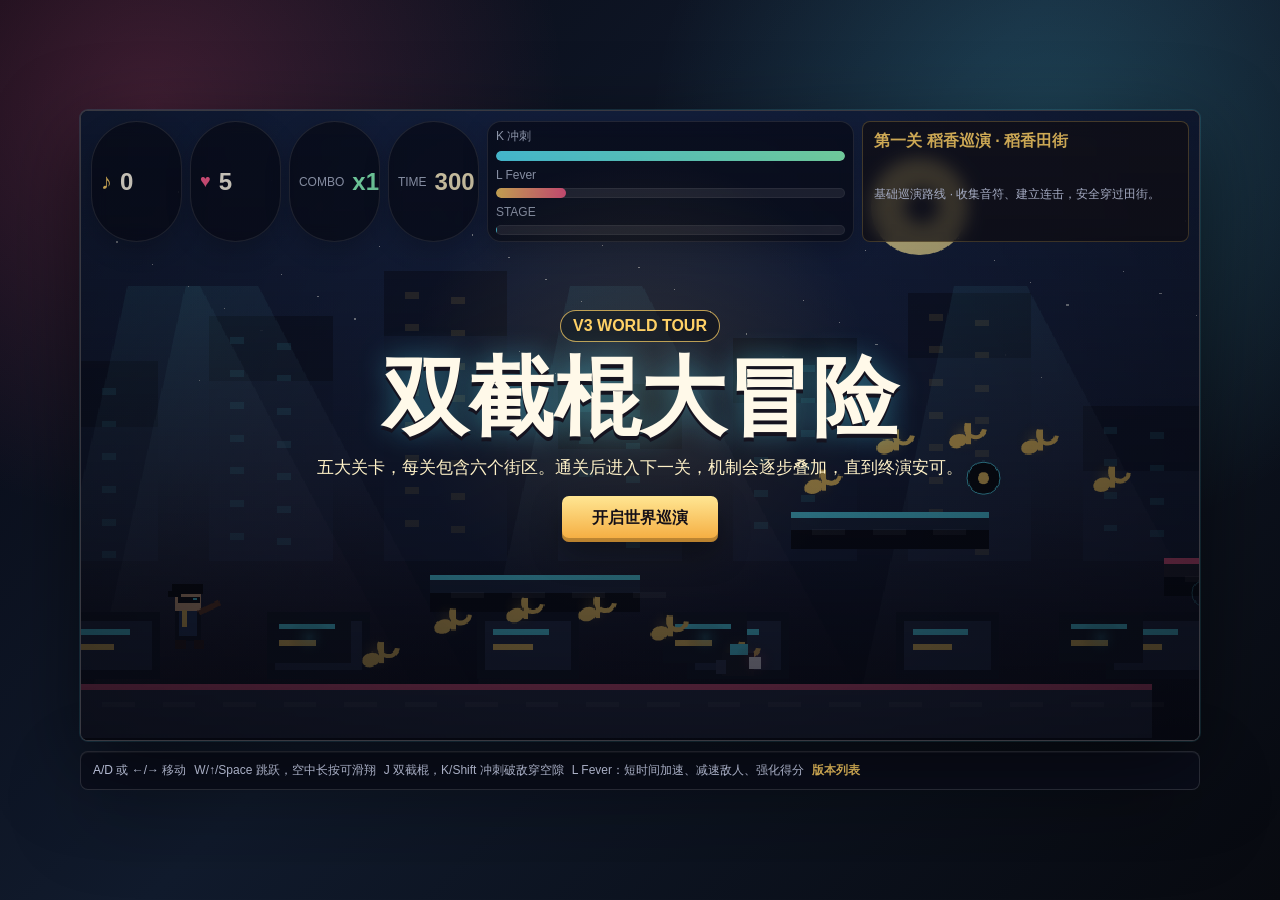
==== v3/index.html @ 8712735d "Improve V3 HUD respawn and stage flow" ====
<!doctype html>
<html lang="zh-CN">
<head>
  <meta charset="utf-8">
  <meta name="viewport" content="width=device-width, initial-scale=1">
  <title>双截棍大冒险 V3</title>
  <link rel="icon" href="data:,">
  <link rel="stylesheet" href="styles.css?v=3.5">
</head>
<body>
  <main class="game-shell">
    <section class="stage-wrap" aria-label="双截棍大冒险 V3 游戏区域">
      <canvas id="game" width="960" height="540"></canvas>
      <div class="ingame-hud" aria-label="游戏状态">
        <div class="scoreboard">
          <div class="stat score-stat"><span>♪</span><strong id="score">0</strong></div>
          <div class="stat lives-stat"><span>♥</span><strong id="lives">5</strong></div>
          <div class="stat combo-stat"><span>COMBO</span><strong id="combo">x1</strong></div>
          <div class="stat time-stat"><span>TIME</span><strong id="timer">300</strong></div>
        </div>
        <div class="meters">
          <label class="dash-meter"><span>K 冲刺</span><i><b id="dashMeter"></b></i></label>
          <label class="fever-meter"><span>L Fever</span><i><b id="feverMeter"></b></i></label>
          <label class="progress-meter"><span>STAGE</span><i><b id="progressMeter"></b></i></label>
        </div>
        <div class="mission">
          <b id="actName">稻香街区</b>
          <span id="missionText">收集音符，穿过第一幕。</span>
        </div>
      </div>
      <div class="touch-pad" aria-label="触控操作">
        <button class="touch-btn move" type="button" data-key="ArrowLeft" aria-label="向左">←</button>
        <button class="touch-btn move" type="button" data-key="ArrowRight" aria-label="向右">→</button>
        <button class="touch-btn jump" type="button" data-key=" " aria-label="跳跃">↑</button>
        <button class="touch-btn dash" type="button" data-key="k" aria-label="冲刺">K</button>
        <button class="touch-btn attack" type="button" data-key="j" aria-label="攻击">J</button>
        <button class="touch-btn skill" type="button" data-key="l" aria-label="Fever">L</button>
      </div>
      <div id="overlay" class="overlay">
        <div class="mark">V3 WORLD TOUR</div>
        <h1>双截棍大冒险</h1>
        <p>五大关卡，每关包含六个街区。通关后进入下一关，机制会逐步叠加，直到终演安可。</p>
        <button id="startBtn" type="button">开启世界巡演</button>
      </div>
      <div id="deathOverlay" class="death-overlay hidden">
        <strong>MISS</strong>
        <span id="deathText">回到安全点</span>
      </div>
    </section>

    <aside class="guide-panel" aria-label="操作说明">
      <div class="controls">
        <span>A/D 或 ←/→ 移动</span>
        <span>W/↑/Space 跳跃，空中长按可滑翔</span>
        <span>J 双截棍，K/Shift 冲刺破敌穿空隙</span>
        <span>L Fever：短时间加速、减速敌人、强化得分</span>
        <a class="version-link" href="../versions.html">版本列表</a>
      </div>
    </aside>
  </main>
  <script type="module" src="src/main.js?v=3.5"></script>
</body>
</html>
---- v3/styles.css ----
:root {
  color-scheme: dark;
  --ink: #fff9e9;
  --muted: #aeb8cf;
  --panel: rgba(10, 14, 27, 0.9);
  --line: rgba(255, 255, 255, 0.14);
  --gold: #ffd166;
  --cyan: #55e6ff;
  --rose: #ff5d8f;
  --mint: #8cffc1;
  --violet: #b79cff;
}

* {
  box-sizing: border-box;
}

html,
body {
  min-height: 100%;
  margin: 0;
}

body {
  min-height: 100vh;
  display: grid;
  place-items: center;
  padding: 16px 0;
  background:
    radial-gradient(circle at 12% 12%, rgba(255, 93, 143, 0.22), transparent 30%),
    radial-gradient(circle at 82% 16%, rgba(85, 230, 255, 0.2), transparent 31%),
    linear-gradient(135deg, #070812 0%, #111b2d 48%, #080a10 100%);
  color: var(--ink);
  font-family: Inter, "PingFang SC", "Microsoft YaHei", Arial, sans-serif;
}

.game-shell {
  width: min(1120px, calc(100vw - 28px));
  display: grid;
  grid-template-columns: 1fr;
  gap: 10px;
  align-items: stretch;
}

.stage-wrap {
  position: relative;
  overflow: hidden;
  border: 1px solid rgba(255, 255, 255, 0.2);
  border-radius: 8px;
  background: #070812;
  box-shadow: 0 26px 80px rgba(0, 0, 0, 0.5), 0 0 0 1px rgba(85, 230, 255, 0.14);
}

canvas {
  width: 100%;
  aspect-ratio: 16 / 9;
  display: block;
  image-rendering: pixelated;
}

.overlay {
  position: absolute;
  inset: 0;
  z-index: 5;
  display: grid;
  align-content: center;
  justify-items: center;
  gap: 15px;
  padding: 30px;
  text-align: center;
  background:
    linear-gradient(rgba(6, 8, 17, 0.18), rgba(6, 8, 17, 0.76)),
    radial-gradient(circle at 50% 44%, rgba(255, 209, 102, 0.18), transparent 35%);
}

.overlay.hidden {
  display: none;
}

.mark {
  padding: 6px 12px;
  border: 1px solid rgba(255, 209, 102, 0.72);
  border-radius: 999px;
  color: var(--gold);
  background: rgba(0, 0, 0, 0.3);
  font-weight: 900;
}

.overlay h1 {
  margin: 0;
  font-size: clamp(42px, 7vw, 86px);
  line-height: 0.95;
  letter-spacing: 0;
  text-shadow: 0 4px 0 #15131f, 0 0 28px rgba(85, 230, 255, 0.4);
}

.overlay p {
  max-width: 680px;
  margin: 0;
  color: #fff2c8;
  font-size: 17px;
  line-height: 1.6;
}

button {
  min-width: 156px;
  min-height: 46px;
  padding: 0 20px;
  border: 0;
  border-radius: 7px;
  background: linear-gradient(180deg, #ffe693, #f4aa3c);
  color: #151018;
  font-size: 16px;
  font-weight: 900;
  cursor: pointer;
  box-shadow: inset 0 -4px 0 rgba(0, 0, 0, 0.24), 0 12px 30px rgba(0, 0, 0, 0.34);
}

button:active {
  transform: translateY(2px);
}

.guide-panel {
  min-width: 0;
  padding: 10px 12px;
  border: 1px solid var(--line);
  border-radius: 8px;
  background: var(--panel);
  box-shadow: inset 0 1px 0 rgba(255, 255, 255, 0.06), 0 26px 80px rgba(0, 0, 0, 0.28);
}

.ingame-hud {
  position: absolute;
  left: 10px;
  right: 10px;
  top: 10px;
  z-index: 3;
  display: grid;
  grid-template-columns: minmax(320px, 0.95fr) minmax(250px, 0.9fr) minmax(220px, 0.8fr);
  gap: 8px;
  pointer-events: none;
}

.scoreboard {
  display: grid;
  grid-template-columns: repeat(4, minmax(0, 1fr));
  gap: 8px;
}

.stat {
  min-height: 44px;
  padding: 7px 10px;
  border: 0;
  border-radius: 999px;
  background: rgba(7, 9, 19, 0.66);
  backdrop-filter: blur(8px);
  display: flex;
  align-items: center;
  gap: 8px;
  box-shadow: inset 0 0 0 1px rgba(255, 255, 255, 0.12), 0 8px 24px rgba(0, 0, 0, 0.22);
}

.stat span,
.meters span {
  display: block;
  color: var(--muted);
  font-size: 12px;
}

.stat strong {
  display: block;
  margin-top: 1px;
  font-size: 24px;
  line-height: 1;
}

.score-stat span {
  color: var(--gold);
  font-size: 22px;
}

.lives-stat span {
  color: var(--rose);
  font-size: 18px;
}

.combo-stat strong {
  color: var(--mint);
}

.time-stat strong {
  color: #fff2c8;
}

.meters {
  display: grid;
  gap: 7px;
  padding: 7px 9px;
  border: 0;
  border-radius: 14px;
  background: rgba(7, 9, 19, 0.66);
  backdrop-filter: blur(8px);
  box-shadow: inset 0 0 0 1px rgba(255, 255, 255, 0.12), 0 8px 24px rgba(0, 0, 0, 0.22);
}

.meters label {
  display: grid;
  gap: 6px;
}

.meters i {
  height: 10px;
  overflow: hidden;
  border-radius: 999px;
  background: rgba(255, 255, 255, 0.1);
  box-shadow: inset 0 0 0 1px rgba(255, 255, 255, 0.08);
}

.meters b {
  display: block;
  width: 0%;
  height: 100%;
  border-radius: inherit;
  background: linear-gradient(90deg, var(--cyan), var(--gold), var(--rose));
}

.dash-meter b {
  background: linear-gradient(90deg, #55e6ff, #8cffc1);
}

.fever-meter b {
  background: linear-gradient(90deg, #ffd166, #ff5d8f);
}

.progress-meter b {
  background: linear-gradient(90deg, #b79cff, #55e6ff, #ffd166);
}

.mission {
  display: grid;
  gap: 5px;
  min-height: 72px;
  padding: 9px 11px;
  border: 1px solid rgba(255, 209, 102, 0.28);
  border-radius: 8px;
  background: rgba(18, 15, 18, 0.72);
  backdrop-filter: blur(8px);
}

.death-overlay {
  position: absolute;
  inset: 0;
  z-index: 6;
  display: grid;
  align-content: center;
  justify-items: center;
  gap: 8px;
  background: rgba(6, 8, 17, 0.46);
  text-align: center;
  pointer-events: none;
}

.death-overlay.hidden {
  display: none;
}

.death-overlay strong {
  color: var(--rose);
  font-size: 64px;
  line-height: 1;
  text-shadow: 0 4px 0 #120812, 0 0 26px rgba(255, 93, 143, 0.48);
}

.death-overlay span {
  color: #fff2c8;
  font-size: 18px;
  font-weight: 900;
}

.mission b {
  color: var(--gold);
}

.mission span {
  color: #dbe3ff;
  font-size: 12px;
  line-height: 1.45;
}

.controls {
  display: flex;
  flex-wrap: wrap;
  gap: 8px;
  color: #dbe3ff;
  font-size: 12px;
  line-height: 1.35;
}

.controls span,
.version-link {
  white-space: nowrap;
}

.version-link {
  width: fit-content;
  color: var(--gold);
  font-weight: 800;
  text-decoration: none;
}

.touch-pad {
  position: absolute;
  left: 12px;
  right: 12px;
  bottom: 12px;
  z-index: 4;
  display: none;
  grid-template-columns: 50px 50px 1fr 52px 52px 52px 52px;
  gap: 8px;
  pointer-events: none;
}

.touch-btn {
  min-width: 0;
  min-height: 50px;
  padding: 0;
  border-radius: 50%;
  background: rgba(14, 19, 34, 0.72);
  color: #fff8e8;
  border: 1px solid rgba(255, 255, 255, 0.24);
  box-shadow: 0 10px 26px rgba(0, 0, 0, 0.28), inset 0 0 18px rgba(85, 230, 255, 0.16);
  pointer-events: auto;
  user-select: none;
  touch-action: none;
}

.jump {
  grid-column: 4;
}

.dash {
  grid-column: 5;
}

.attack {
  grid-column: 6;
  background: rgba(255, 93, 143, 0.76);
}

.skill {
  grid-column: 7;
  background: rgba(255, 209, 102, 0.8);
  color: #11131d;
}

@media (max-width: 860px) {
  body {
    align-items: start;
    padding: 10px 0;
  }

  .game-shell {
    grid-template-columns: 1fr;
    width: min(100vw - 16px, 960px);
  }

  .ingame-hud {
    grid-template-columns: 1fr;
    align-content: start;
  }

  .scoreboard {
    grid-template-columns: repeat(4, minmax(0, 1fr));
  }

  .stat strong {
    font-size: 18px;
  }

  .controls {
    display: grid;
    grid-template-columns: repeat(2, minmax(0, 1fr));
  }

  .touch-pad {
    display: grid;
  }
}
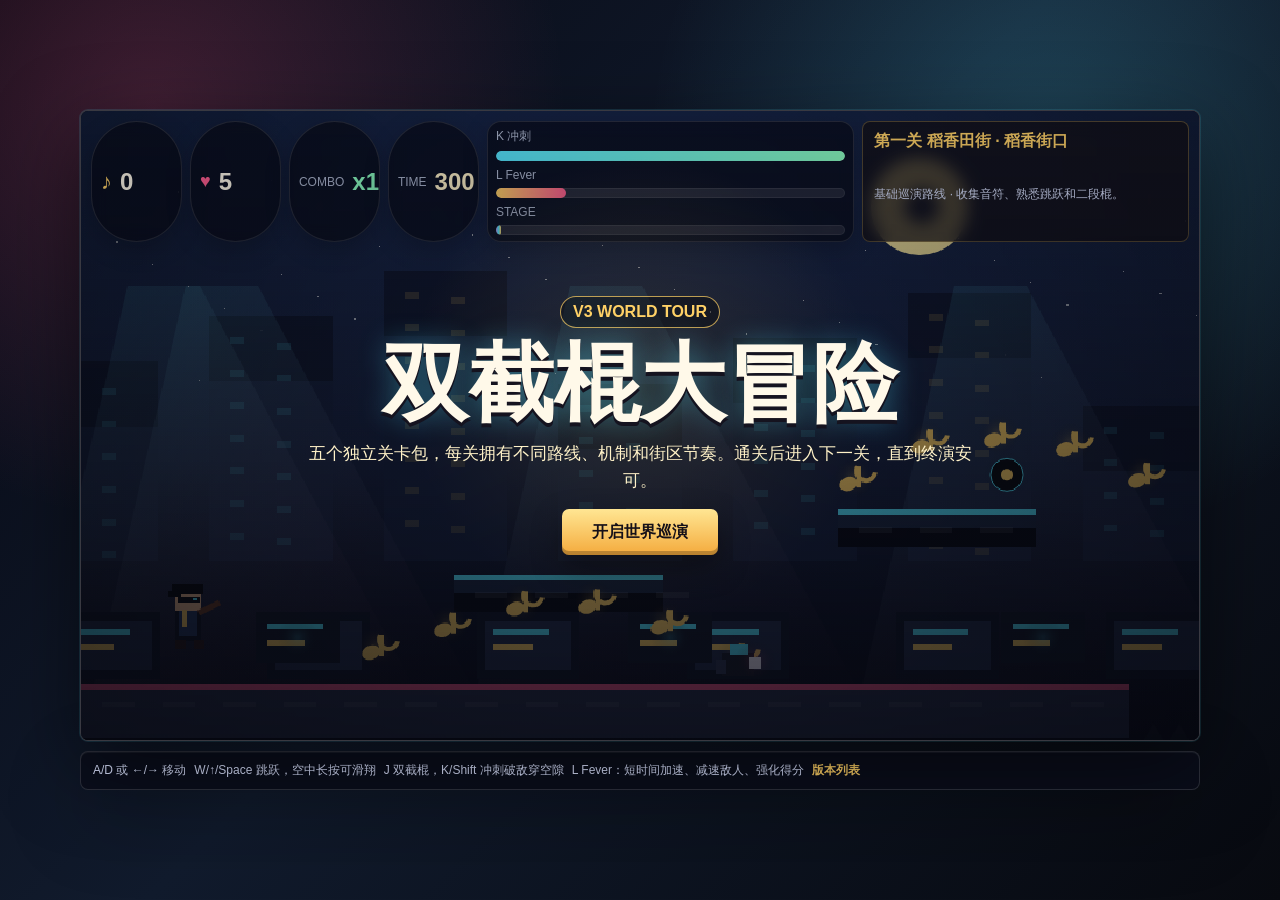
==== commit 28a065c9: "Refactor V3 into independent stage pack" ====
--- a/v3/index.html
+++ b/v3/index.html
@@ -5,7 +5,7 @@
   <meta name="viewport" content="width=device-width, initial-scale=1">
   <title>双截棍大冒险 V3</title>
   <link rel="icon" href="data:,">
-  <link rel="stylesheet" href="styles.css?v=3.5">
+  <link rel="stylesheet" href="styles.css?v=3.6">
 </head>
 <body>
   <main class="game-shell">
@@ -39,7 +39,7 @@
       <div id="overlay" class="overlay">
         <div class="mark">V3 WORLD TOUR</div>
         <h1>双截棍大冒险</h1>
-        <p>五大关卡，每关包含六个街区。通关后进入下一关，机制会逐步叠加，直到终演安可。</p>
+        <p>五个独立关卡包，每关拥有不同路线、机制和街区节奏。通关后进入下一关，直到终演安可。</p>
         <button id="startBtn" type="button">开启世界巡演</button>
       </div>
       <div id="deathOverlay" class="death-overlay hidden">
@@ -58,6 +58,6 @@
       </div>
     </aside>
   </main>
-  <script type="module" src="src/main.js?v=3.5"></script>
+  <script type="module" src="src/main.js?v=3.6"></script>
 </body>
 </html>
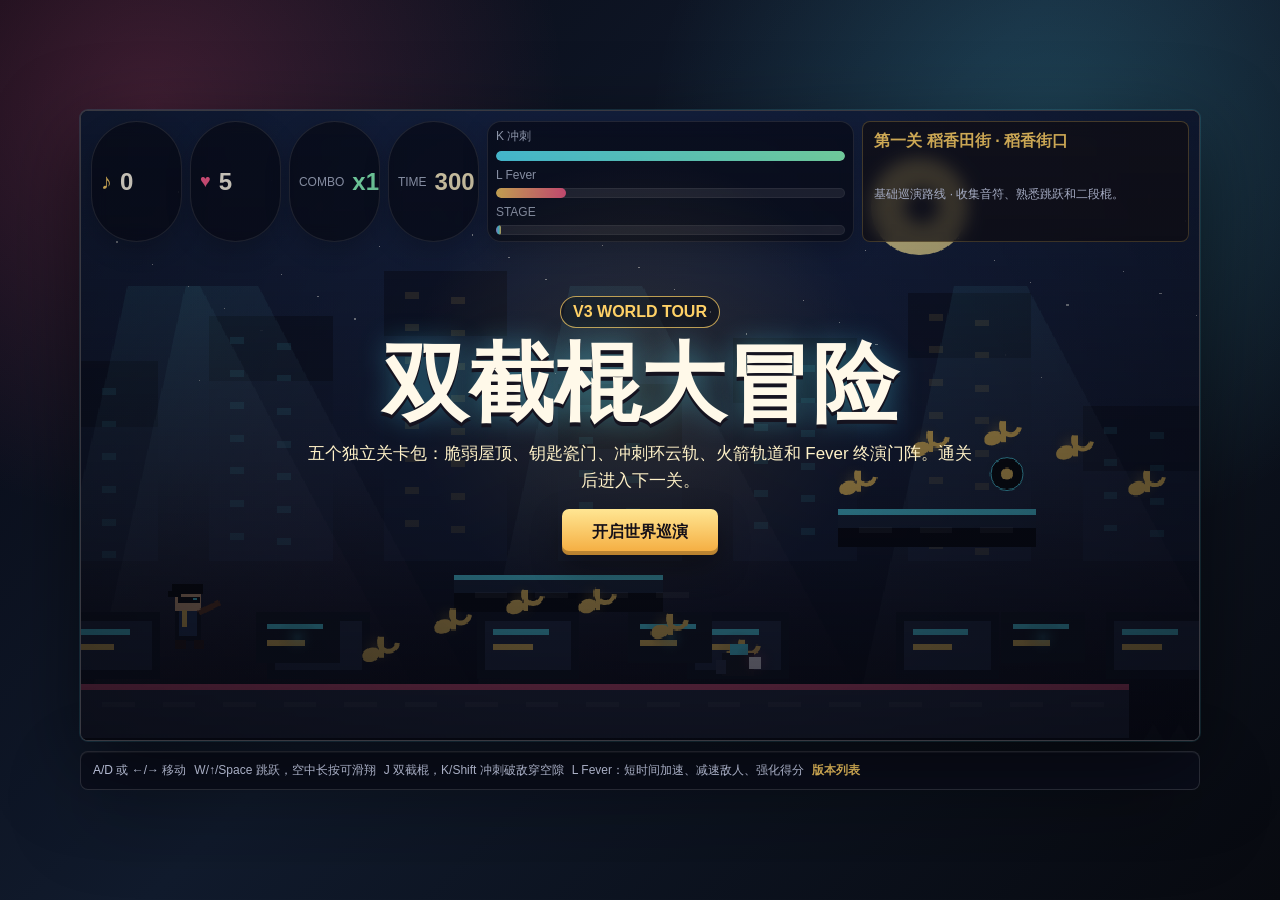
==== commit 6b30f8ea: "Expand V3 stage mechanics" ====
--- a/v3/index.html
+++ b/v3/index.html
@@ -5,7 +5,7 @@
   <meta name="viewport" content="width=device-width, initial-scale=1">
   <title>双截棍大冒险 V3</title>
   <link rel="icon" href="data:,">
-  <link rel="stylesheet" href="styles.css?v=3.6">
+  <link rel="stylesheet" href="styles.css?v=3.7">
 </head>
 <body>
   <main class="game-shell">
@@ -39,7 +39,7 @@
       <div id="overlay" class="overlay">
         <div class="mark">V3 WORLD TOUR</div>
         <h1>双截棍大冒险</h1>
-        <p>五个独立关卡包，每关拥有不同路线、机制和街区节奏。通关后进入下一关，直到终演安可。</p>
+        <p>五个独立关卡包：脆弱屋顶、钥匙瓷门、冲刺环云轨、火箭轨道和 Fever 终演门阵。通关后进入下一关。</p>
         <button id="startBtn" type="button">开启世界巡演</button>
       </div>
       <div id="deathOverlay" class="death-overlay hidden">
@@ -58,6 +58,6 @@
       </div>
     </aside>
   </main>
-  <script type="module" src="src/main.js?v=3.6"></script>
+  <script type="module" src="src/main.js?v=3.7"></script>
 </body>
 </html>
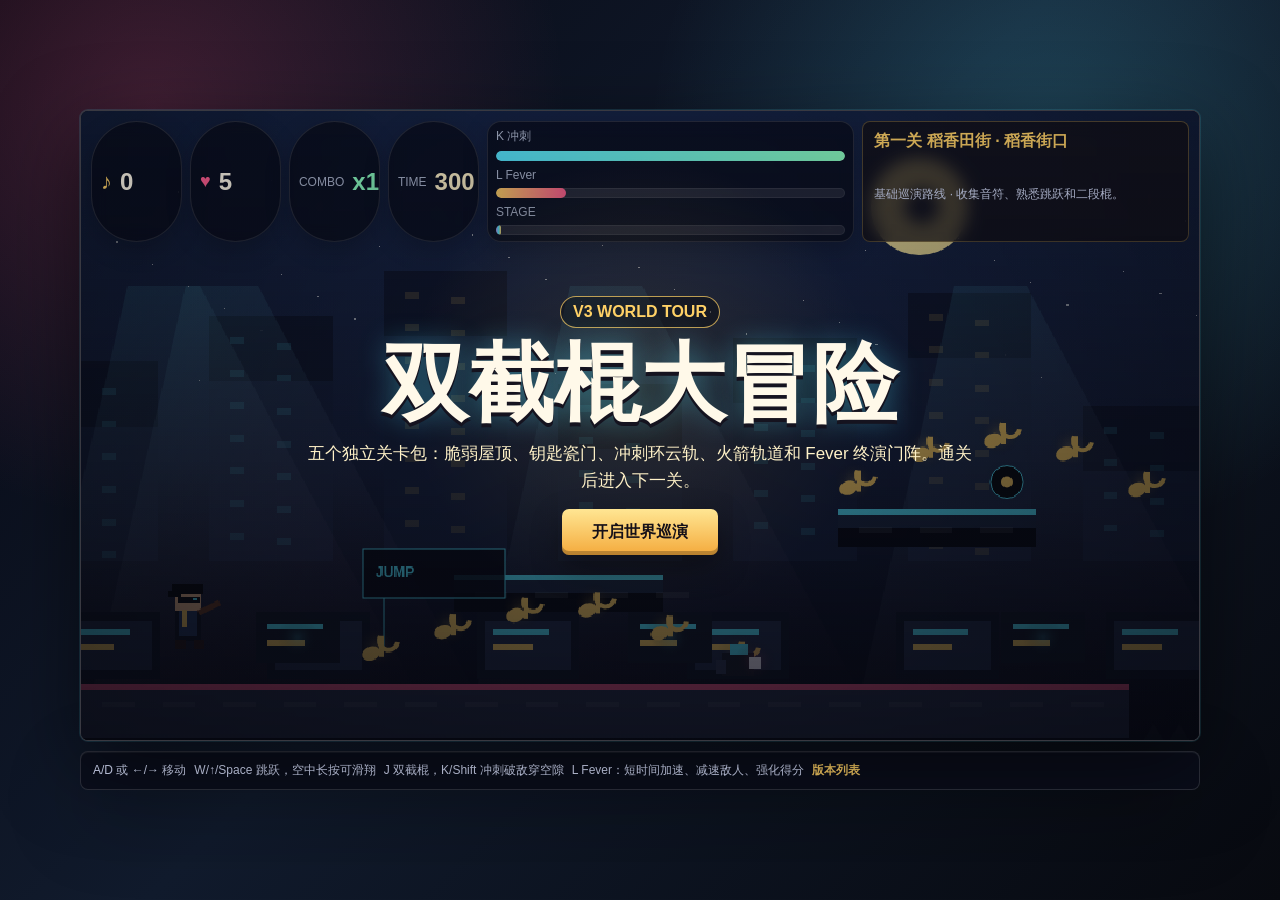
==== commit e0b4a7a5: "Deepen V3 stage pack design" ====
--- a/v3/index.html
+++ b/v3/index.html
@@ -5,7 +5,7 @@
   <meta name="viewport" content="width=device-width, initial-scale=1">
   <title>双截棍大冒险 V3</title>
   <link rel="icon" href="data:,">
-  <link rel="stylesheet" href="styles.css?v=3.7">
+  <link rel="stylesheet" href="styles.css?v=3.8">
 </head>
 <body>
   <main class="game-shell">
@@ -58,6 +58,6 @@
       </div>
     </aside>
   </main>
-  <script type="module" src="src/main.js?v=3.7"></script>
+  <script type="module" src="src/main.js?v=3.8"></script>
 </body>
 </html>
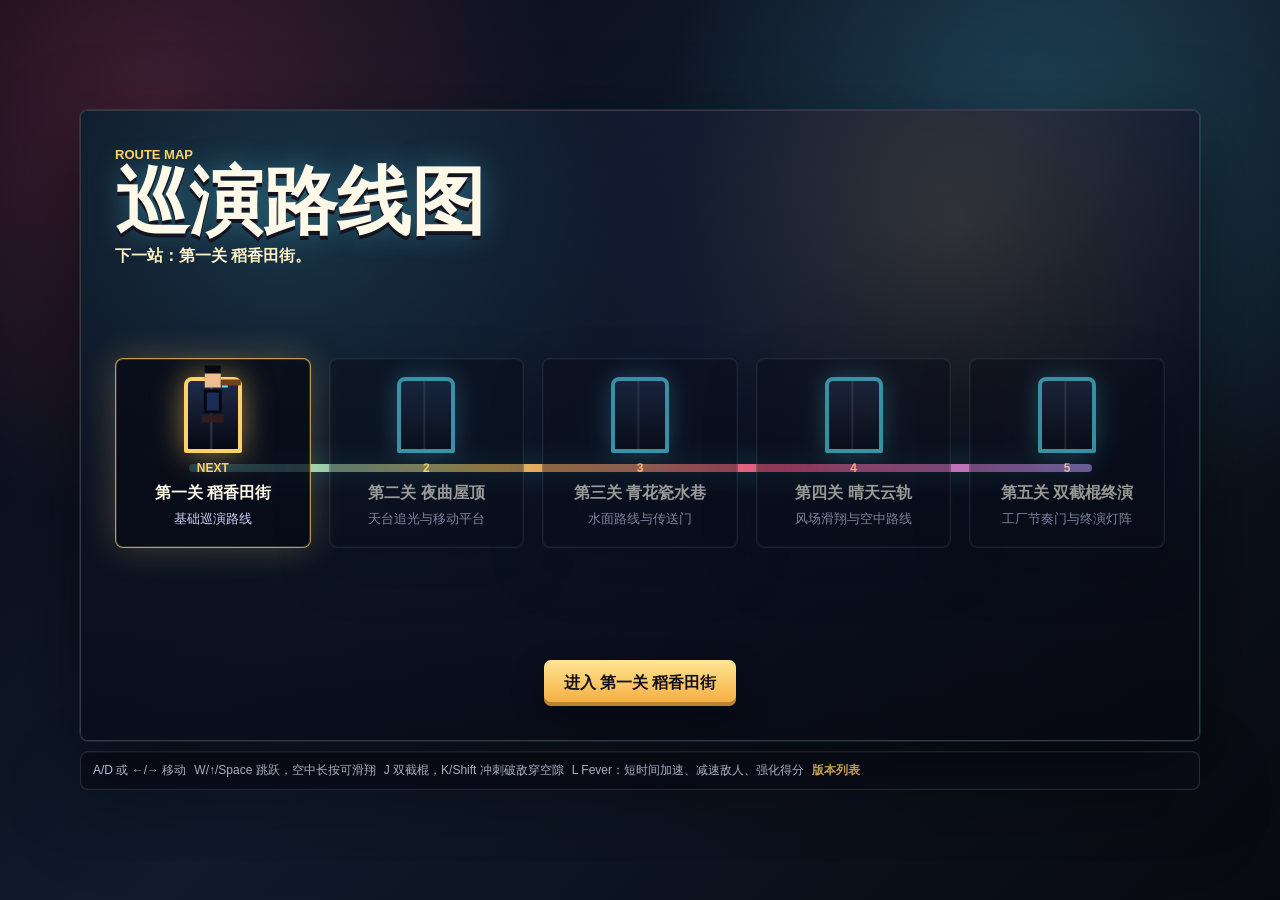
==== commit 2323f291: "Add V3 route map hub" ====
--- a/v3/index.html
+++ b/v3/index.html
@@ -5,7 +5,7 @@
   <meta name="viewport" content="width=device-width, initial-scale=1">
   <title>双截棍大冒险 V3</title>
   <link rel="icon" href="data:,">
-  <link rel="stylesheet" href="styles.css?v=3.8">
+  <link rel="stylesheet" href="styles.css?v=3.9">
 </head>
 <body>
   <main class="game-shell">
@@ -46,6 +46,18 @@
         <strong>MISS</strong>
         <span id="deathText">回到安全点</span>
       </div>
+      <div id="routeMap" class="route-map" aria-label="巡演路线图">
+        <div class="route-copy">
+          <span>ROUTE MAP</span>
+          <h1 id="routeTitle">巡演路线图</h1>
+          <p id="routeHint">下一站：第一关 稻香田街。</p>
+        </div>
+        <ol id="routeStages" class="route-stages"></ol>
+        <div id="routeRunner" class="route-runner" aria-hidden="true">
+          <i></i><b></b><em></em>
+        </div>
+        <button id="routeStartBtn" class="route-start" type="button">进入第一关 稻香田街</button>
+      </div>
     </section>
 
     <aside class="guide-panel" aria-label="操作说明">
@@ -58,6 +70,6 @@
       </div>
     </aside>
   </main>
-  <script type="module" src="src/main.js?v=3.8"></script>
+  <script type="module" src="src/main.js?v=3.9"></script>
 </body>
 </html>
--- a/v3/styles.css
+++ b/v3/styles.css
@@ -277,6 +277,197 @@
   font-weight: 900;
 }
 
+.route-map {
+  position: absolute;
+  inset: 0;
+  z-index: 7;
+  overflow: hidden;
+  display: grid;
+  grid-template-rows: auto 1fr auto;
+  gap: 18px;
+  padding: 34px;
+  background:
+    linear-gradient(rgba(5, 8, 18, 0.18), rgba(5, 8, 18, 0.78)),
+    radial-gradient(circle at 18% 20%, rgba(85, 230, 255, 0.2), transparent 32%),
+    radial-gradient(circle at 78% 18%, rgba(255, 209, 102, 0.18), transparent 28%),
+    linear-gradient(145deg, #101626 0%, #182540 48%, #0b0d18 100%);
+  pointer-events: auto;
+}
+
+.route-map.hidden {
+  display: none;
+}
+
+.route-copy {
+  width: min(680px, 100%);
+}
+
+.route-copy span {
+  color: var(--gold);
+  font-size: 13px;
+  font-weight: 900;
+}
+
+.route-copy h1 {
+  margin: 4px 0 8px;
+  font-size: clamp(38px, 7vw, 74px);
+  line-height: 0.95;
+  letter-spacing: 0;
+  text-shadow: 0 4px 0 #15131f, 0 0 28px rgba(85, 230, 255, 0.34);
+}
+
+.route-copy p {
+  margin: 0;
+  color: #fff2c8;
+  font-weight: 800;
+}
+
+.route-stages {
+  position: relative;
+  z-index: 1;
+  display: grid;
+  grid-template-columns: repeat(5, minmax(0, 1fr));
+  align-items: center;
+  gap: 18px;
+  margin: 0;
+  padding: 20px 0 42px;
+  list-style: none;
+}
+
+.route-stages::before {
+  content: "";
+  position: absolute;
+  left: 7%;
+  right: 7%;
+  top: 50%;
+  height: 8px;
+  border-radius: 999px;
+  background: linear-gradient(90deg, var(--cyan), var(--gold), var(--rose), var(--violet));
+  box-shadow: 0 0 26px rgba(85, 230, 255, 0.32);
+}
+
+.route-node {
+  position: relative;
+  z-index: 2;
+  min-height: 190px;
+  display: grid;
+  align-content: center;
+  justify-items: center;
+  gap: 8px;
+  padding: 14px 10px;
+  border: 1px solid rgba(255, 255, 255, 0.14);
+  border-radius: 8px;
+  background: rgba(8, 11, 23, 0.78);
+  box-shadow: inset 0 0 0 1px rgba(85, 230, 255, 0.08), 0 22px 54px rgba(0, 0, 0, 0.24);
+  text-align: center;
+}
+
+.route-node.current {
+  border-color: rgba(255, 209, 102, 0.74);
+  box-shadow: inset 0 0 0 1px rgba(255, 209, 102, 0.18), 0 0 34px rgba(255, 209, 102, 0.24);
+}
+
+.route-node.cleared {
+  border-color: rgba(140, 255, 193, 0.45);
+}
+
+.route-node.locked {
+  opacity: 0.58;
+}
+
+.route-gate {
+  width: 58px;
+  height: 76px;
+  display: block;
+  border-radius: 8px 8px 2px 2px;
+  background:
+    linear-gradient(90deg, transparent 44%, rgba(255,255,255,0.2) 46%, transparent 50%),
+    linear-gradient(180deg, #1e2b48, #070912);
+  border: 4px solid var(--cyan);
+  box-shadow: 0 0 24px rgba(85, 230, 255, 0.38);
+}
+
+.route-node.current .route-gate {
+  border-color: var(--gold);
+  box-shadow: 0 0 30px rgba(255, 209, 102, 0.54);
+}
+
+.route-node.cleared .route-gate {
+  border-color: var(--mint);
+}
+
+.route-node span {
+  color: var(--gold);
+  font-size: 12px;
+  font-weight: 900;
+}
+
+.route-node strong {
+  color: var(--ink);
+  font-size: 16px;
+  line-height: 1.2;
+}
+
+.route-node small {
+  color: #cbd5f4;
+  line-height: 1.35;
+}
+
+.route-runner {
+  position: absolute;
+  z-index: 4;
+  left: 0;
+  top: 0;
+  width: 34px;
+  height: 58px;
+  transition: transform 1.18s cubic-bezier(0.25, 0.8, 0.2, 1);
+  pointer-events: none;
+}
+
+.route-runner i {
+  position: absolute;
+  left: 9px;
+  top: 4px;
+  width: 16px;
+  height: 14px;
+  background: #f0bd91;
+  box-shadow: 0 -8px 0 #070812, 12px 5px 0 -5px var(--cyan);
+}
+
+.route-runner b {
+  position: absolute;
+  left: 8px;
+  top: 20px;
+  width: 18px;
+  height: 24px;
+  background: #192c55;
+  border: 3px solid #070812;
+}
+
+.route-runner em {
+  position: absolute;
+  left: 6px;
+  top: 45px;
+  width: 22px;
+  height: 8px;
+  background: #2f1d1d;
+  box-shadow: 18px -36px 0 -1px #724021;
+}
+
+.route-runner.walking em {
+  animation: routeWalk 0.22s steps(2) infinite;
+}
+
+.route-start {
+  justify-self: center;
+}
+
+@keyframes routeWalk {
+  50% {
+    transform: translateY(2px) skewX(-10deg);
+  }
+}
+
 .mission b {
   color: var(--gold);
 }
@@ -385,4 +576,37 @@
   .touch-pad {
     display: grid;
   }
-}
+
+  .route-map {
+    padding: 22px 16px;
+    gap: 12px;
+  }
+
+  .route-stages {
+    grid-template-columns: 1fr;
+    gap: 10px;
+    padding: 4px 0 10px;
+  }
+
+  .route-stages::before {
+    left: 50%;
+    right: auto;
+    top: 4%;
+    bottom: 4%;
+    width: 7px;
+    height: auto;
+  }
+
+  .route-node {
+    min-height: 94px;
+    grid-template-columns: 64px 1fr;
+    justify-items: start;
+    text-align: left;
+  }
+
+  .route-gate {
+    grid-row: span 3;
+    width: 44px;
+    height: 60px;
+  }
+}
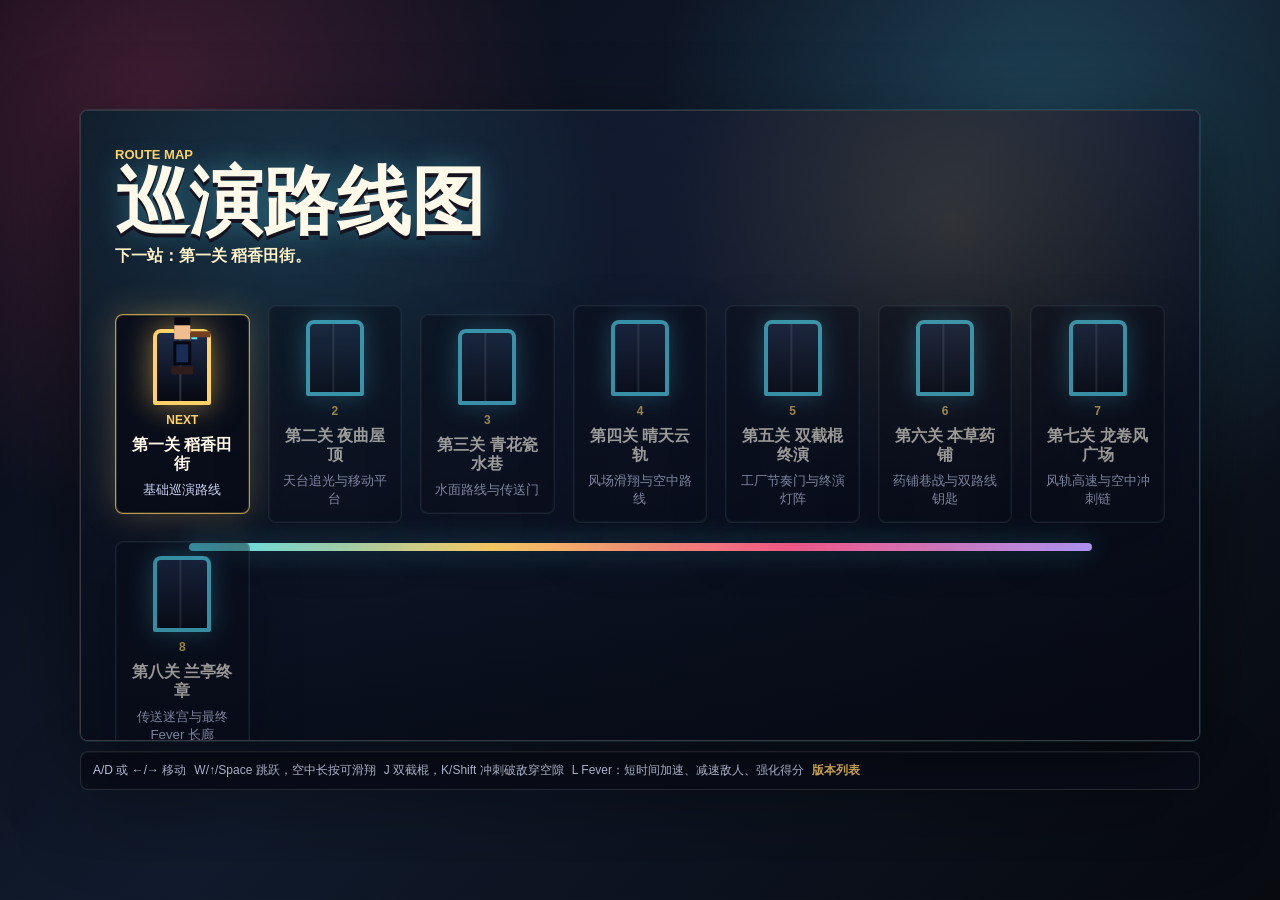
==== commit 655a8dd2: "Expand V3 to eight stages" ====
--- a/v3/index.html
+++ b/v3/index.html
@@ -5,7 +5,7 @@
   <meta name="viewport" content="width=device-width, initial-scale=1">
   <title>双截棍大冒险 V3</title>
   <link rel="icon" href="data:,">
-  <link rel="stylesheet" href="styles.css?v=3.9">
+  <link rel="stylesheet" href="styles.css?v=3.10">
 </head>
 <body>
   <main class="game-shell">
@@ -39,7 +39,7 @@
       <div id="overlay" class="overlay">
         <div class="mark">V3 WORLD TOUR</div>
         <h1>双截棍大冒险</h1>
-        <p>五个独立关卡包：脆弱屋顶、钥匙瓷门、冲刺环云轨、火箭轨道和 Fever 终演门阵。通关后进入下一关。</p>
+        <p>八个独立关卡包：药铺巷战、龙卷风轨、兰亭终章等新增世界已加入。通关后进入下一关。</p>
         <button id="startBtn" type="button">开启世界巡演</button>
       </div>
       <div id="deathOverlay" class="death-overlay hidden">
@@ -70,6 +70,6 @@
       </div>
     </aside>
   </main>
-  <script type="module" src="src/main.js?v=3.9"></script>
+  <script type="module" src="src/main.js?v=3.10"></script>
 </body>
 </html>
--- a/v3/styles.css
+++ b/v3/styles.css
@@ -326,7 +326,7 @@
   position: relative;
   z-index: 1;
   display: grid;
-  grid-template-columns: repeat(5, minmax(0, 1fr));
+  grid-template-columns: repeat(auto-fit, minmax(118px, 1fr));
   align-items: center;
   gap: 18px;
   margin: 0;
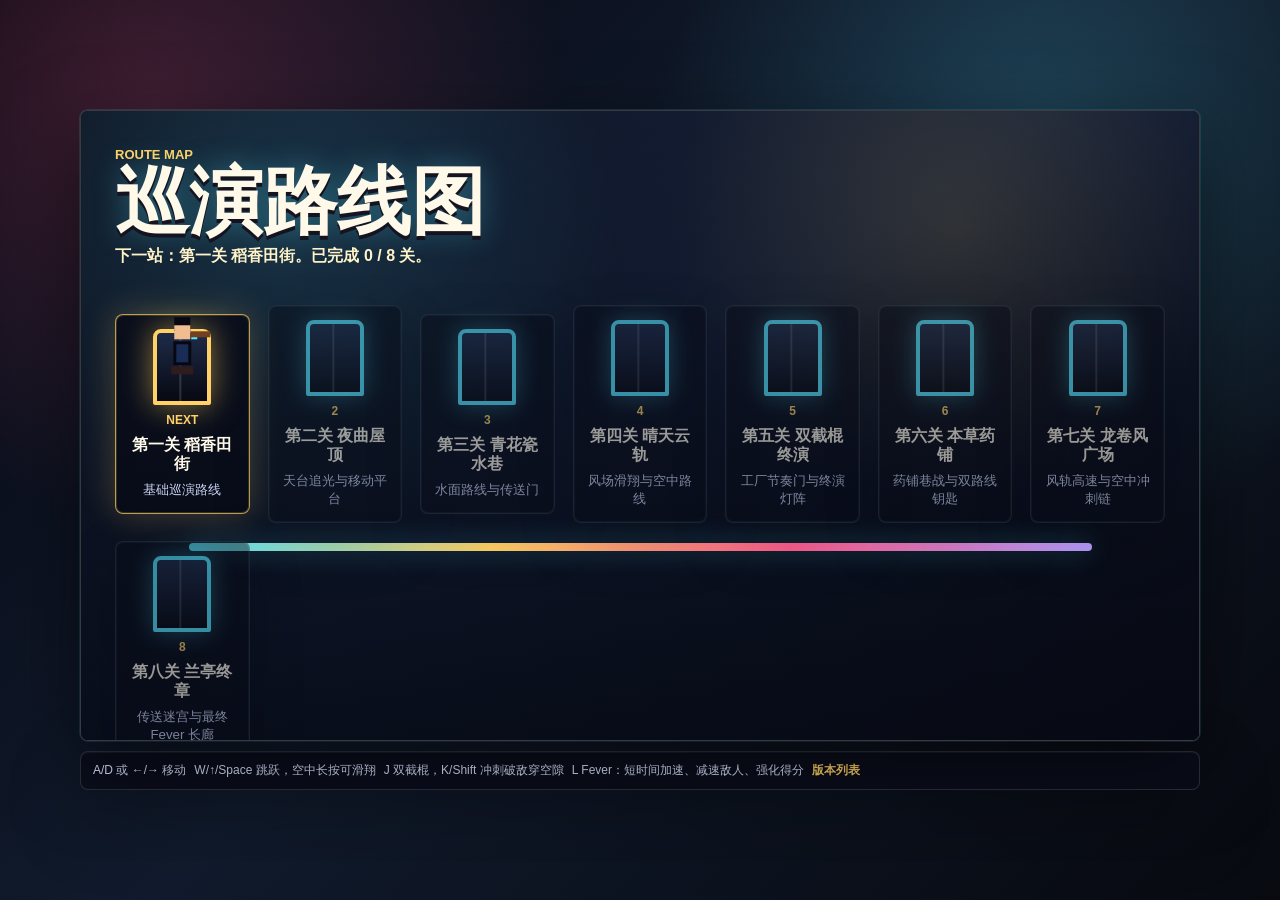
==== commit d2d59164: "Add V3 route progress save" ====
--- a/v3/index.html
+++ b/v3/index.html
@@ -5,7 +5,7 @@
   <meta name="viewport" content="width=device-width, initial-scale=1">
   <title>双截棍大冒险 V3</title>
   <link rel="icon" href="data:,">
-  <link rel="stylesheet" href="styles.css?v=3.10">
+  <link rel="stylesheet" href="styles.css?v=3.12">
 </head>
 <body>
   <main class="game-shell">
@@ -39,7 +39,7 @@
       <div id="overlay" class="overlay">
         <div class="mark">V3 WORLD TOUR</div>
         <h1>双截棍大冒险</h1>
-        <p>八个独立关卡包：药铺巷战、龙卷风轨、兰亭终章等新增世界已加入。通关后进入下一关。</p>
+        <p>八个独立关卡包已全部加长 2 倍，总路线 124,800px。药铺巷战、龙卷风轨、兰亭终章都包含返场后半段。</p>
         <button id="startBtn" type="button">开启世界巡演</button>
       </div>
       <div id="deathOverlay" class="death-overlay hidden">
@@ -56,7 +56,10 @@
         <div id="routeRunner" class="route-runner" aria-hidden="true">
           <i></i><b></b><em></em>
         </div>
-        <button id="routeStartBtn" class="route-start" type="button">进入第一关 稻香田街</button>
+        <div class="route-actions">
+          <button id="routeStartBtn" class="route-start" type="button">进入第一关 稻香田街</button>
+          <button id="routeResetBtn" class="route-reset" type="button" hidden>重置巡演</button>
+        </div>
       </div>
     </section>
 
@@ -70,6 +73,6 @@
       </div>
     </aside>
   </main>
-  <script type="module" src="src/main.js?v=3.10"></script>
+  <script type="module" src="src/main.js?v=3.12"></script>
 </body>
 </html>
--- a/v3/styles.css
+++ b/v3/styles.css
@@ -375,6 +375,16 @@
   opacity: 0.58;
 }
 
+.route-node.current,
+.route-node.cleared {
+  cursor: pointer;
+}
+
+.route-node:focus-visible {
+  outline: 3px solid var(--gold);
+  outline-offset: 4px;
+}
+
 .route-gate {
   width: 58px;
   height: 76px;
@@ -458,8 +468,24 @@
   animation: routeWalk 0.22s steps(2) infinite;
 }
 
-.route-start {
+.route-actions {
   justify-self: center;
+  display: flex;
+  flex-wrap: wrap;
+  justify-content: center;
+  gap: 10px;
+}
+
+.route-start,
+.route-reset {
+  justify-self: center;
+}
+
+.route-reset {
+  background: rgba(14, 19, 34, 0.86);
+  color: #fff8e8;
+  border: 1px solid rgba(255, 255, 255, 0.22);
+  box-shadow: inset 0 0 0 1px rgba(85, 230, 255, 0.12), 0 12px 30px rgba(0, 0, 0, 0.34);
 }
 
 @keyframes routeWalk {
